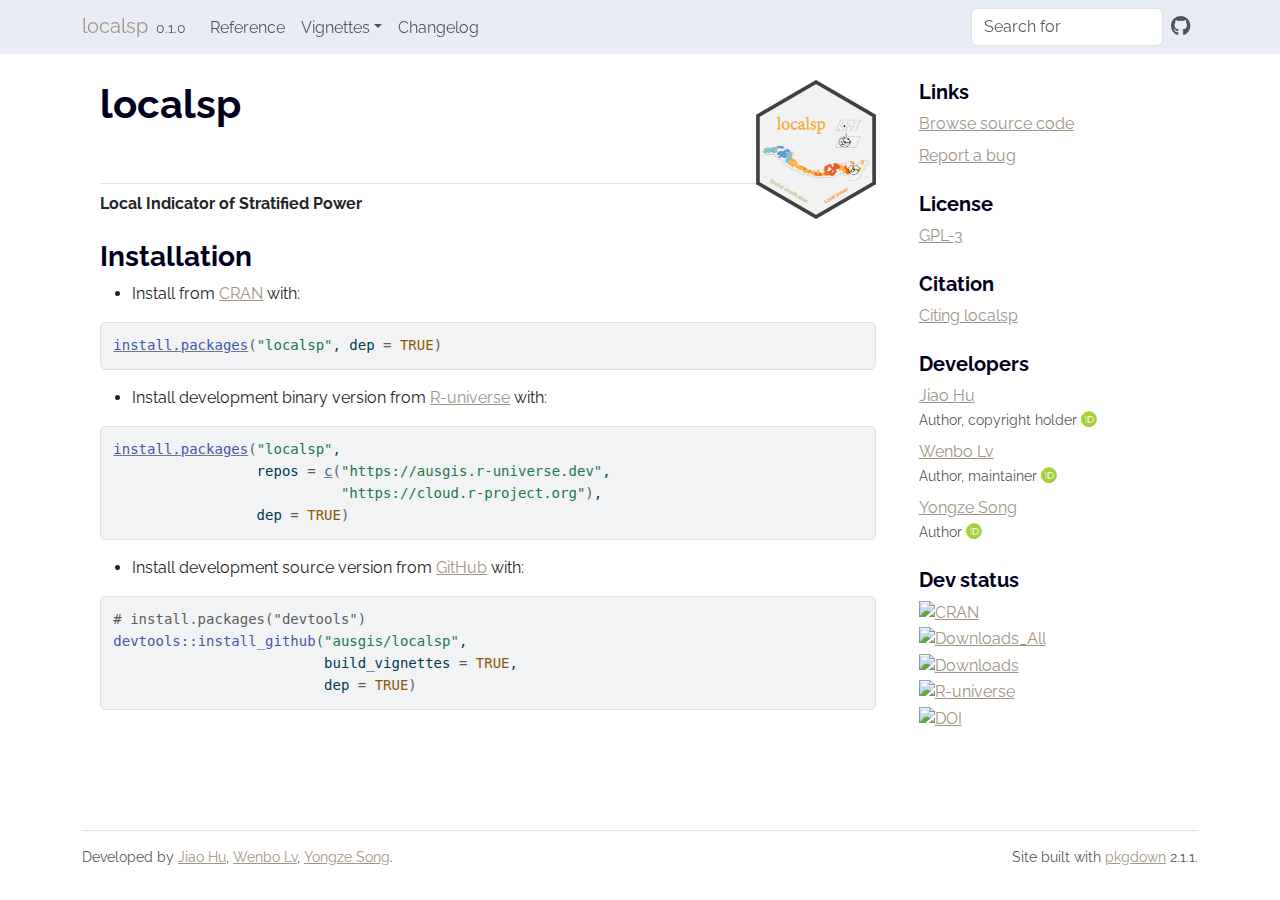
==== index.html @ 8a786c90 "Deploying to gh-pages from @ ausgis/localsp@338db973b86e9852903134c6582e14b4072517a2 🚀" ====
<!DOCTYPE html>
<!-- Generated by pkgdown: do not edit by hand --><html lang="en">
<head>
<meta http-equiv="Content-Type" content="text/html; charset=UTF-8">
<meta charset="utf-8">
<meta http-equiv="X-UA-Compatible" content="IE=edge">
<meta name="viewport" content="width=device-width, initial-scale=1, shrink-to-fit=no">
<title>localsp | Local Indicator of Stratified Power
 • localsp</title>
<!-- favicons --><link rel="icon" type="image/png" sizes="16x16" href="favicon-16x16.png">
<link rel="icon" type="image/png" sizes="32x32" href="favicon-32x32.png">
<link rel="apple-touch-icon" type="image/png" sizes="180x180" href="apple-touch-icon.png">
<link rel="apple-touch-icon" type="image/png" sizes="120x120" href="apple-touch-icon-120x120.png">
<link rel="apple-touch-icon" type="image/png" sizes="76x76" href="apple-touch-icon-76x76.png">
<link rel="apple-touch-icon" type="image/png" sizes="60x60" href="apple-touch-icon-60x60.png">
<script src="lightswitch.js"></script><script src="deps/jquery-3.6.0/jquery-3.6.0.min.js"></script><meta name="viewport" content="width=device-width, initial-scale=1, shrink-to-fit=no">
<link href="deps/bootstrap-5.3.1/bootstrap.min.css" rel="stylesheet">
<script src="deps/bootstrap-5.3.1/bootstrap.bundle.min.js"></script><link href="deps/font-awesome-6.5.2/css/all.min.css" rel="stylesheet">
<link href="deps/font-awesome-6.5.2/css/v4-shims.min.css" rel="stylesheet">
<script src="deps/headroom-0.11.0/headroom.min.js"></script><script src="deps/headroom-0.11.0/jQuery.headroom.min.js"></script><script src="deps/bootstrap-toc-1.0.1/bootstrap-toc.min.js"></script><script src="deps/clipboard.js-2.0.11/clipboard.min.js"></script><script src="deps/search-1.0.0/autocomplete.jquery.min.js"></script><script src="deps/search-1.0.0/fuse.min.js"></script><script src="deps/search-1.0.0/mark.min.js"></script><script src="deps/MathJax-3.2.2/tex-chtml.min.js"></script><!-- pkgdown --><script src="pkgdown.js"></script><link href="extra.css" rel="stylesheet">
<meta property="og:title" content="localsp | Local Indicator of Stratified Power
">
<meta name="description" content="Implements a local indicator of stratified power to analyze local spatial stratified association and demonstrate how spatial stratified association changes spatially and in local regions, as outlined in Hu et al. (2024) &lt;10.1080/13658816.2024.2437811&gt;.">
<meta property="og:description" content="Implements a local indicator of stratified power to analyze local spatial stratified association and demonstrate how spatial stratified association changes spatially and in local regions, as outlined in Hu et al. (2024) &lt;10.1080/13658816.2024.2437811&gt;.">
<meta property="og:image" content="https://ausgis.github.io/localsp/logo.png">
</head>
<body>
    <a href="#main" class="visually-hidden-focusable">Skip to contents</a>


    <nav class="navbar navbar-expand-lg fixed-top " aria-label="Site navigation"><div class="container">

    <a class="navbar-brand me-2" href="index.html">localsp</a>

    <small class="nav-text text-muted me-auto" data-bs-toggle="tooltip" data-bs-placement="bottom" title="">0.1.0</small>


    <button class="navbar-toggler" type="button" data-bs-toggle="collapse" data-bs-target="#navbar" aria-controls="navbar" aria-expanded="false" aria-label="Toggle navigation">
      <span class="navbar-toggler-icon"></span>
    </button>

    <div id="navbar" class="collapse navbar-collapse ms-3">
      <ul class="navbar-nav me-auto">
<li class="nav-item"><a class="nav-link" href="reference/index.html">Reference</a></li>
<li class="nav-item dropdown">
  <button class="nav-link dropdown-toggle" type="button" id="dropdown-vignettes" data-bs-toggle="dropdown" aria-expanded="false" aria-haspopup="true">Vignettes</button>
  <ul class="dropdown-menu" aria-labelledby="dropdown-vignettes">
<li><a class="dropdown-item" href="articles/lisp.html">Local Indicator of Stratified Power (LISP)</a></li>
  </ul>
</li>
<li class="nav-item"><a class="nav-link" href="news/index.html">Changelog</a></li>
      </ul>
<ul class="navbar-nav">
<li class="nav-item"><form class="form-inline" role="search">
 <input class="form-control" type="search" name="search-input" id="search-input" autocomplete="off" aria-label="Search site" placeholder="Search for" data-search-index="search.json">
</form></li>
<li class="nav-item"><a class="external-link nav-link" href="https://github.com/ausgis/localsp/" aria-label="GitHub"><span class="fa fab fa-github fa-lg"></span></a></li>
      </ul>
</div>


  </div>
</nav><div class="container template-home">
<div class="row">
  <main id="main" class="col-md-9"><div class="section level1">
<div class="page-header">
<img src="logo.png" class="logo" alt=""><h1 id="localsp-">localsp 
<a class="anchor" aria-label="anchor" href="#localsp-"></a>
</h1>
</div>
<!-- badges: start -->

<p><strong>Local Indicator of Stratified Power</strong></p>
<div class="section level2">
<h2 id="installation">Installation<a class="anchor" aria-label="anchor" href="#installation"></a>
</h2>
<ul>
<li>Install from <a href="https://CRAN.R-project.org/package=localsp" class="external-link">CRAN</a> with:</li>
</ul>
<div class="sourceCode" id="cb1"><pre class="downlit sourceCode r">
<code class="sourceCode R"><span><span class="fu"><a href="https://rdrr.io/r/utils/install.packages.html" class="external-link">install.packages</a></span><span class="op">(</span><span class="st">"localsp"</span>, dep <span class="op">=</span> <span class="cn">TRUE</span><span class="op">)</span></span></code></pre></div>
<ul>
<li>Install development binary version from <a href="https://ausgis.r-universe.dev/localsp" class="external-link">R-universe</a> with:</li>
</ul>
<div class="sourceCode" id="cb2"><pre class="downlit sourceCode r">
<code class="sourceCode R"><span><span class="fu"><a href="https://rdrr.io/r/utils/install.packages.html" class="external-link">install.packages</a></span><span class="op">(</span><span class="st">"localsp"</span>,</span>
<span>                 repos <span class="op">=</span> <span class="fu"><a href="https://rdrr.io/r/base/c.html" class="external-link">c</a></span><span class="op">(</span><span class="st">"https://ausgis.r-universe.dev"</span>,</span>
<span>                           <span class="st">"https://cloud.r-project.org"</span><span class="op">)</span>,</span>
<span>                 dep <span class="op">=</span> <span class="cn">TRUE</span><span class="op">)</span></span></code></pre></div>
<ul>
<li>Install development source version from <a href="https://github.com/ausgis/localsp" class="external-link">GitHub</a> with:</li>
</ul>
<div class="sourceCode" id="cb3"><pre class="downlit sourceCode r">
<code class="sourceCode R"><span><span class="co"># install.packages("devtools")</span></span>
<span><span class="fu">devtools</span><span class="fu">::</span><span class="fu">install_github</span><span class="op">(</span><span class="st">"ausgis/localsp"</span>,</span>
<span>                         build_vignettes <span class="op">=</span> <span class="cn">TRUE</span>,</span>
<span>                         dep <span class="op">=</span> <span class="cn">TRUE</span><span class="op">)</span></span></code></pre></div>
</div>
</div>
  </main><aside class="col-md-3"><div class="links">
<h2 data-toc-skip>Links</h2>
<ul class="list-unstyled">
<li><a href="https://github.com/ausgis/localsp/" class="external-link">Browse source code</a></li>
<li><a href="https://github.com/ausgis/localsp/issues" class="external-link">Report a bug</a></li>
</ul>
</div>

<div class="license">
<h2 data-toc-skip>License</h2>
<ul class="list-unstyled">
<li><a href="https://www.r-project.org/Licenses/GPL-3" class="external-link">GPL-3</a></li>
</ul>
</div>


<div class="citation">
<h2 data-toc-skip>Citation</h2>
<ul class="list-unstyled">
<li><a href="authors.html#citation">Citing localsp</a></li>
</ul>
</div>

<div class="developers">
<h2 data-toc-skip>Developers</h2>
<ul class="list-unstyled">
<li>
<a href="https://www.researchgate.net/profile/Jiao-Hu-8" class="external-link">Jiao Hu</a> <br><small class="roles"> Author, copyright holder </small> <a href="https://orcid.org/0000-0002-9644-9763" target="orcid.widget" aria-label="ORCID" class="external-link"><span class="fab fa-orcid orcid" aria-hidden="true"></span></a> </li>
<li>
<a href="https://spatlyu.github.io/" class="external-link">Wenbo Lv</a> <br><small class="roles"> Author, maintainer </small> <a href="https://orcid.org/0009-0002-6003-3800" target="orcid.widget" aria-label="ORCID" class="external-link"><span class="fab fa-orcid orcid" aria-hidden="true"></span></a> </li>
<li>
<a href="https://yongzesong.com/" class="external-link">Yongze Song</a> <br><small class="roles"> Author </small> <a href="https://orcid.org/0000-0003-3420-9622" target="orcid.widget" aria-label="ORCID" class="external-link"><span class="fab fa-orcid orcid" aria-hidden="true"></span></a> </li>
</ul>
</div>

<div class="dev-status">
<h2 data-toc-skip>Dev status</h2>
<ul class="list-unstyled">
<li><a href="https://CRAN.R-project.org/package=localsp" class="external-link"><img src="https://www.r-pkg.org/badges/version/localsp" alt="CRAN"></a></li>
<li><a href="https://CRAN.R-project.org/package=localsp" class="external-link"><img src="https://badgen.net/cran/dt/localsp?color=orange" alt="Downloads_All"></a></li>
<li><a href="https://CRAN.R-project.org/package=localsp" class="external-link"><img src="https://cranlogs.r-pkg.org/badges/localsp" alt="Downloads"></a></li>
<li><a href="https://ausgis.r-universe.dev/localsp" class="external-link"><img src="https://ausgis.r-universe.dev/badges/localsp" alt="R-universe"></a></li>
<li><a href="https://doi.org/10.1080/13658816.2024.2437811" class="external-link"><img src="https://img.shields.io/badge/DOI-10.1080/13658816.2024.2437811-faa92e" alt="DOI"></a></li>
</ul>
</div>

  </aside>
</div>


    <footer><div class="pkgdown-footer-left">
  <p>Developed by <a href="https://www.researchgate.net/profile/Jiao-Hu-8" class="external-link">Jiao Hu</a>, <a href="https://spatlyu.github.io/" class="external-link">Wenbo Lv</a>, <a href="https://yongzesong.com/" class="external-link">Yongze Song</a>.</p>
</div>

<div class="pkgdown-footer-right">
  <p>Site built with <a href="https://pkgdown.r-lib.org/" class="external-link">pkgdown</a> 2.1.1.</p>
</div>

    </footer>
</div>





  </body>
</html>
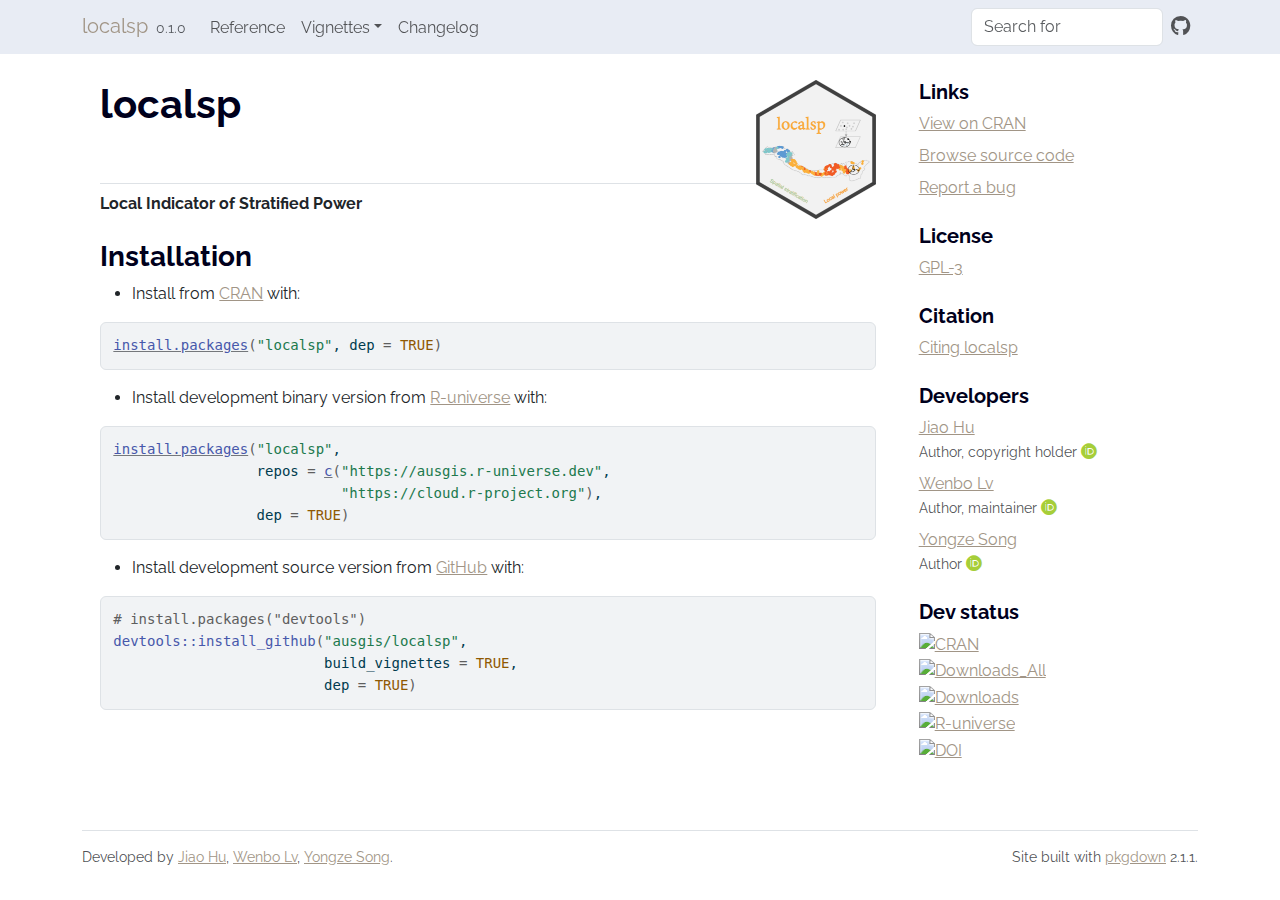
==== commit e9d3de77: "Deploying to gh-pages from @ ausgis/localsp@297e3d915ed384a08fc8104277a599f9b29648e1 🚀" ====
--- a/index.html
+++ b/index.html
@@ -20,8 +20,8 @@
 <script src="deps/headroom-0.11.0/headroom.min.js"></script><script src="deps/headroom-0.11.0/jQuery.headroom.min.js"></script><script src="deps/bootstrap-toc-1.0.1/bootstrap-toc.min.js"></script><script src="deps/clipboard.js-2.0.11/clipboard.min.js"></script><script src="deps/search-1.0.0/autocomplete.jquery.min.js"></script><script src="deps/search-1.0.0/fuse.min.js"></script><script src="deps/search-1.0.0/mark.min.js"></script><script src="deps/MathJax-3.2.2/tex-chtml.min.js"></script><!-- pkgdown --><script src="pkgdown.js"></script><link href="extra.css" rel="stylesheet">
 <meta property="og:title" content="localsp | Local Indicator of Stratified Power
 ">
-<meta name="description" content="Implements a local indicator of stratified power to analyze local spatial stratified association and demonstrate how spatial stratified association changes spatially and in local regions, as outlined in Hu et al. (2024) &lt;10.1080/13658816.2024.2437811&gt;.">
-<meta property="og:description" content="Implements a local indicator of stratified power to analyze local spatial stratified association and demonstrate how spatial stratified association changes spatially and in local regions, as outlined in Hu et al. (2024) &lt;10.1080/13658816.2024.2437811&gt;.">
+<meta name="description" content="Implements a local indicator of stratified power to analyze local spatial stratified association and demonstrate how spatial stratified association changes spatially and in local regions, as outlined in Hu et al. (2024) &lt;doi:10.1080/13658816.2024.2437811&gt;.">
+<meta property="og:description" content="Implements a local indicator of stratified power to analyze local spatial stratified association and demonstrate how spatial stratified association changes spatially and in local regions, as outlined in Hu et al. (2024) &lt;doi:10.1080/13658816.2024.2437811&gt;.">
 <meta property="og:image" content="https://ausgis.github.io/localsp/logo.png">
 </head>
 <body>
@@ -100,6 +100,7 @@
   </main><aside class="col-md-3"><div class="links">
 <h2 data-toc-skip>Links</h2>
 <ul class="list-unstyled">
+<li><a href="https://cloud.r-project.org/package=localsp" class="external-link">View on CRAN</a></li>
 <li><a href="https://github.com/ausgis/localsp/" class="external-link">Browse source code</a></li>
 <li><a href="https://github.com/ausgis/localsp/issues" class="external-link">Report a bug</a></li>
 </ul>
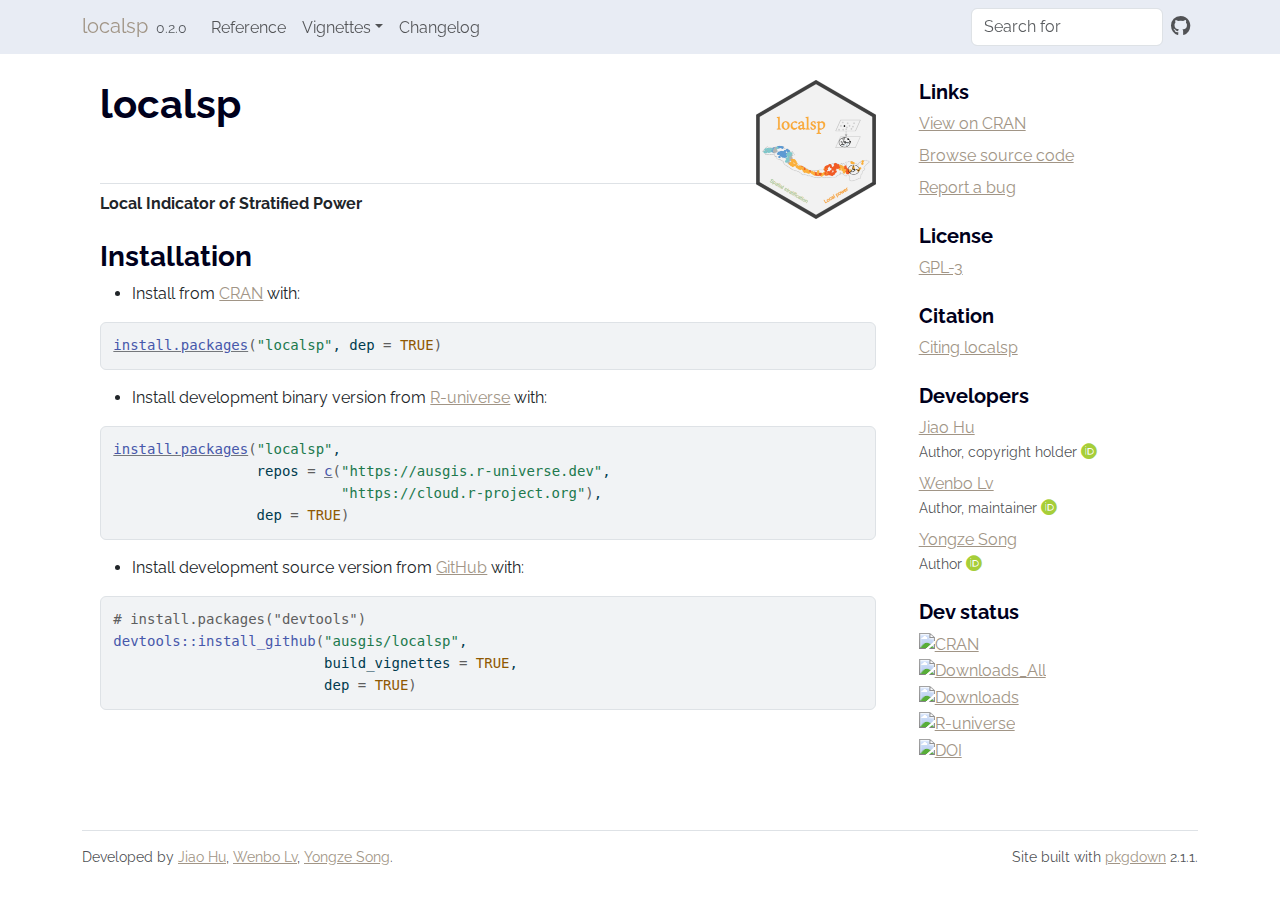
==== commit df25835c: "Deploying to gh-pages from @ ausgis/localsp@14789bf307aa285092a215803f24808d3add63e5 🚀" ====
--- a/index.html
+++ b/index.html
@@ -32,7 +32,7 @@
 
     <a class="navbar-brand me-2" href="index.html">localsp</a>
 
-    <small class="nav-text text-muted me-auto" data-bs-toggle="tooltip" data-bs-placement="bottom" title="">0.1.0</small>
+    <small class="nav-text text-muted me-auto" data-bs-toggle="tooltip" data-bs-placement="bottom" title="">0.2.0</small>
 
 
     <button class="navbar-toggler" type="button" data-bs-toggle="collapse" data-bs-target="#navbar" aria-controls="navbar" aria-expanded="false" aria-label="Toggle navigation">
